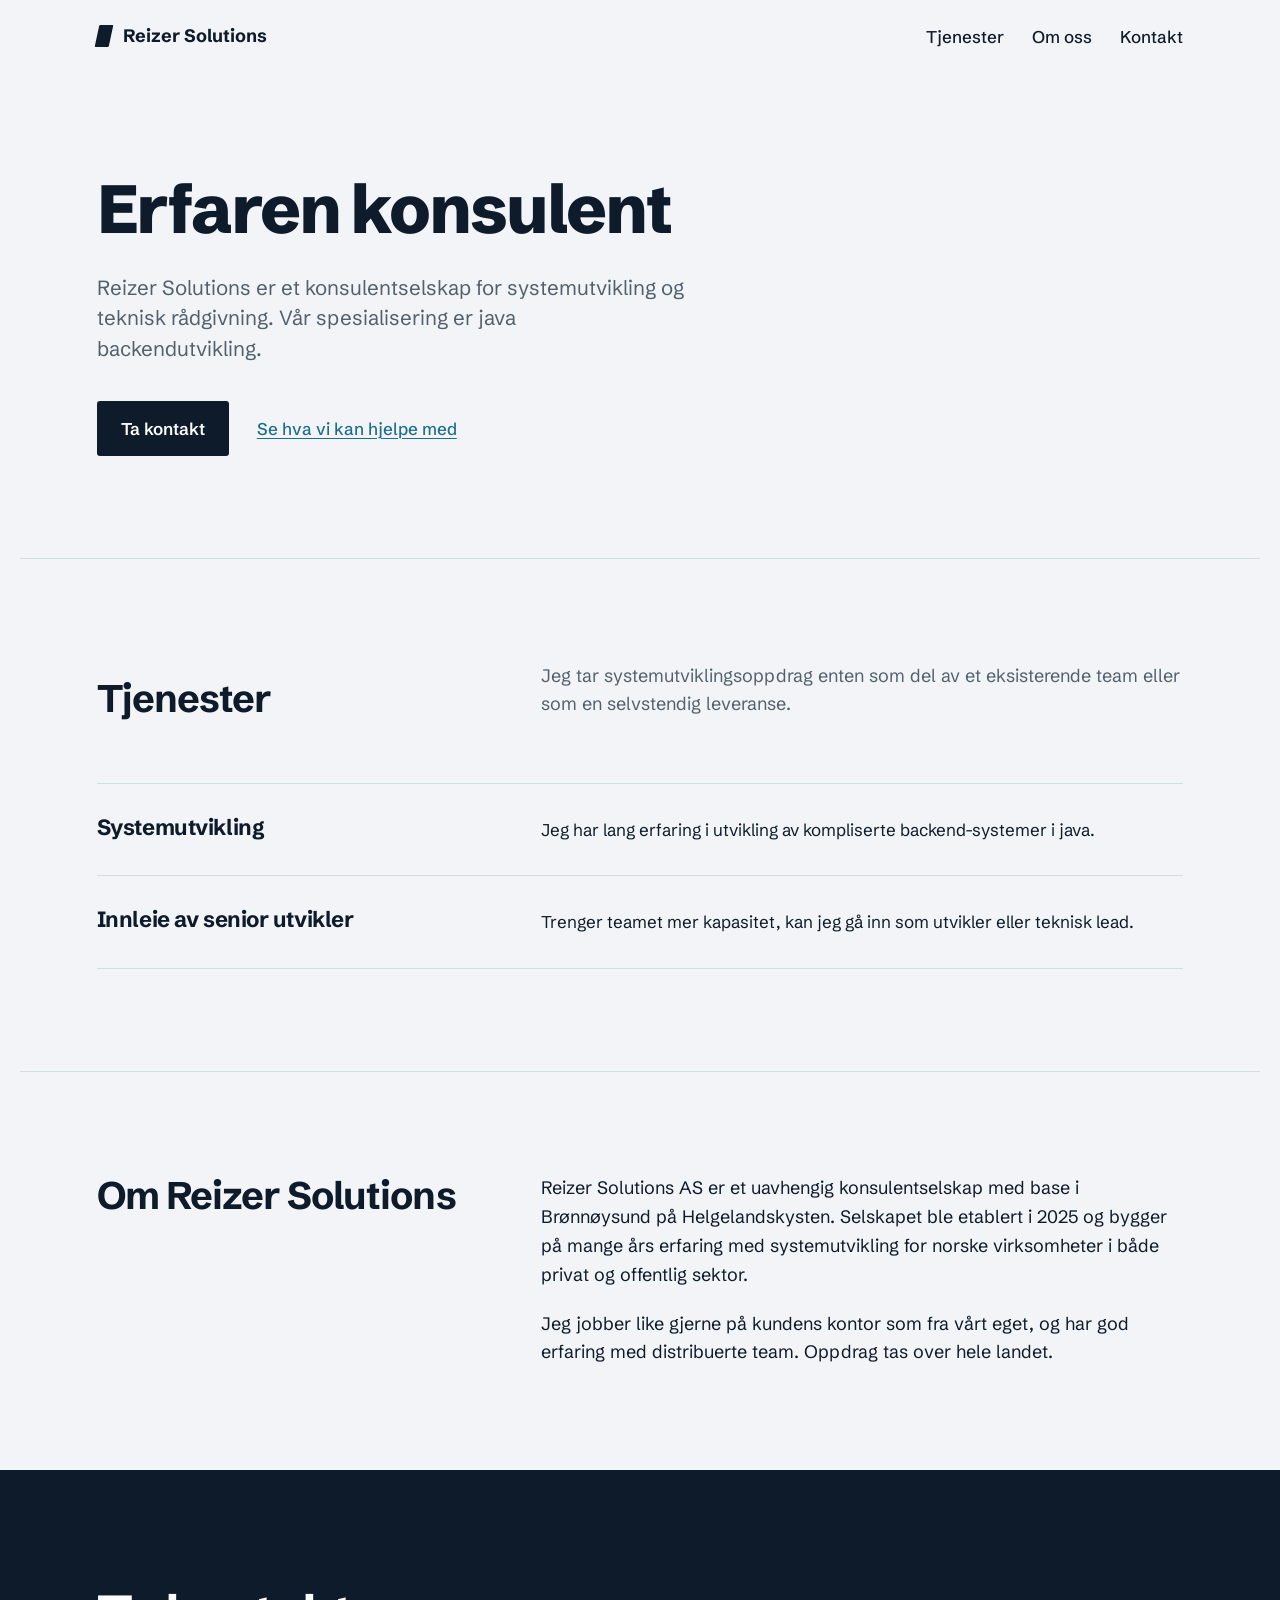
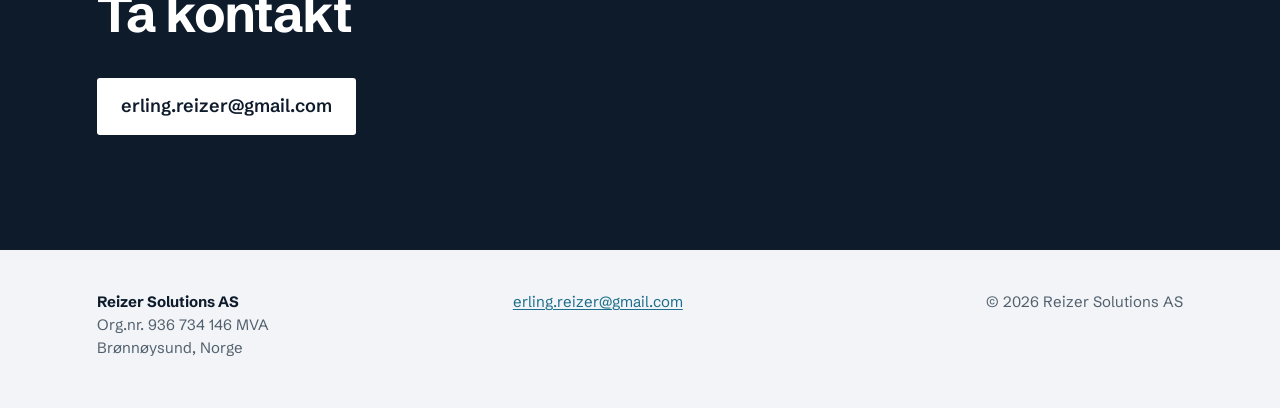
==== index.html @ acd0f333 "Legg til nettside for Reizer Solutions AS" ====
<!doctype html>
<html lang="nb">
<head>
  <meta charset="utf-8">
  <meta name="viewport" content="width=device-width, initial-scale=1">
  <title>Reizer Solutions AS – systemutvikling og IT-rådgivning</title>
  <meta name="description" content="Reizer Solutions AS leverer systemutvikling, arkitektur og teknisk rådgivning til norske virksomheter. Senior kompetanse fra Brønnøysund, tilgjengelig i hele landet.">
  <link rel="icon" href="favicon.svg" type="image/svg+xml">
  <link rel="canonical" href="https://reizersolutions.no/">
  <meta property="og:title" content="Reizer Solutions AS">
  <meta property="og:description" content="Systemutvikling, arkitektur og teknisk rådgivning for norske virksomheter.">
  <meta property="og:type" content="website">
  <meta property="og:url" content="https://reizersolutions.no/">
  <meta property="og:locale" content="nb_NO">
  <link rel="preconnect" href="https://fonts.googleapis.com">
  <link rel="preconnect" href="https://fonts.gstatic.com" crossorigin>
  <link href="https://fonts.googleapis.com/css2?family=Schibsted+Grotesk:ital,wght@0,400;0,500;0,700;0,800;1,400&display=swap" rel="stylesheet">
  <link rel="stylesheet" href="assets/styles.css">
  <script type="application/ld+json">
  {
    "@context": "https://schema.org",
    "@type": "ProfessionalService",
    "name": "Reizer Solutions AS",
    "url": "https://reizersolutions.no/",
    "vatID": "NO936734146MVA",
    "taxID": "936734146",
    "foundingDate": "2025-11-02",
    "address": {
      "@type": "PostalAddress",
      "addressLocality": "Brønnøysund",
      "postalCode": "8907",
      "addressCountry": "NO"
    },
    "areaServed": "NO",
    "description": "Systemutvikling, arkitektur og teknisk rådgivning for norske virksomheter."
  }
  </script>
</head>
<body>
  <a class="skip" href="#innhold">Hopp til innhold</a>

  <header class="topbar">
    <a class="brand" href="#" aria-label="Reizer Solutions, til toppen">
      <span class="brand-mark" aria-hidden="true"></span>
      <span class="brand-name">Reizer Solutions</span>
    </a>
    <nav aria-label="Hovedmeny">
      <a href="#tjenester">Tjenester</a>
      <a href="#om">Om oss</a>
      <a href="#kontakt">Kontakt</a>
    </nav>
  </header>

  <main id="innhold">

    <section class="hero">
      <div class="hero-text">
        <h1>Erfaren konsulent</h1>
        <p class="lead">Reizer Solutions er et konsulentselskap for systemutvikling og teknisk rådgivning. Vår spesialisering er java backendutvikling.</p>
        <div class="hero-actions">
          <a class="button" href="#kontakt">Ta kontakt</a>
          <a class="textlink" href="#tjenester">Se hva vi kan hjelpe med</a>
        </div>
      </div>
    </section>

    <section class="section" id="tjenester">
      <div class="section-head">
        <h2>Tjenester</h2>
        <p>Jeg tar systemutviklingsoppdrag enten som del av et eksisterende team eller som en selvstendig leveranse.</p>
      </div>

      <div class="services">
        <article class="service">
          <h3>Systemutvikling</h3>
          <p>Jeg har lang erfaring i utvikling av kompliserte backend-systemer i java.</p>
        </article>
        <article class="service">
          <h3>Innleie av senior utvikler</h3>
          <p>Trenger teamet mer kapasitet, kan jeg gå inn som utvikler eller teknisk lead.</p>
        </article>
      </div>
    </section>

    <section class="section" id="om">
      <div class="about">
        <h2>Om Reizer Solutions</h2>
        <div class="about-text">
          <p>Reizer Solutions AS er et uavhengig konsulentselskap med base i Brønnøysund på Helgelandskysten. Selskapet ble etablert i 2025 og bygger på mange års erfaring med systemutvikling for norske virksomheter i både privat og offentlig sektor.</p>
          <p>Jeg jobber like gjerne på kundens kontor som fra vårt eget, og har god erfaring med distribuerte team. Oppdrag tas over hele landet.</p>
        </div>
      </div>
    </section>

    <section class="contact" id="kontakt">
      <div class="contact-inner">
        <h2>Ta kontakt</h2>
        <a class="button button-light" href="mailto:erling.reizer@gmail.com">erling.reizer@gmail.com</a>
      </div>
    </section>

  </main>

  <footer class="footer">
    <div>
      <strong>Reizer Solutions AS</strong><br>
      Org.nr. 936 734 146 MVA<br>
      Brønnøysund, Norge
    </div>
    <div class="footer-links">
      <a href="mailto:erling.reizer@gmail.com">erling.reizer@gmail.com</a>
    </div>
    <div class="footer-meta">© <span id="year">2026</span> Reizer Solutions AS</div>
  </footer>

  <script>
    document.getElementById('year').textContent = new Date().getFullYear();
  </script>
</body>
</html>
---- assets/styles.css ----
/* Reizer Solutions AS — stilark */

:root {
  --bg: #f2f4f7;
  --surface: #ffffff;
  --ink: #0e1b2b;
  --ink-soft: #52606e;
  --line: #d5dce3;
  --accent: #1c6e8c;
  --accent-ink: #145268;
  --panel: #0e1b2b;
  --panel-text: #e6ecf2;
  --panel-muted: #9fb0c0;

  --font: "Schibsted Grotesk", "Helvetica Neue", Arial, sans-serif;
  --measure: 62ch;
  --gutter: clamp(20px, 6vw, 96px);
  --max: 1240px;
}

* { box-sizing: border-box; }

html {
  scroll-behavior: smooth;
  -webkit-text-size-adjust: 100%;
}

@media (prefers-reduced-motion: reduce) {
  html { scroll-behavior: auto; }
}

body {
  margin: 0;
  background: var(--bg);
  color: var(--ink);
  font-family: var(--font);
  font-size: 1.0625rem;
  line-height: 1.6;
  font-feature-settings: "kern", "liga";
  text-rendering: optimizeLegibility;
}

h1, h2, h3 { margin: 0; line-height: 1.1; font-weight: 700; letter-spacing: -0.015em; }
p { margin: 0; }
a { color: var(--accent); text-decoration-thickness: 1px; text-underline-offset: 0.15em; }
a:hover { color: var(--accent-ink); }
a:focus-visible, button:focus-visible {
  outline: 3px solid var(--accent);
  outline-offset: 3px;
  border-radius: 2px;
}

.skip {
  position: absolute;
  left: 8px;
  top: -60px;
  padding: 8px 12px;
  background: var(--ink);
  color: #fff;
  z-index: 10;
}
.skip:focus { top: 8px; }

/* Topp */

.topbar {
  display: flex;
  align-items: center;
  justify-content: space-between;
  gap: 24px;
  padding: 22px var(--gutter);
  max-width: var(--max);
  margin: 0 auto;
}

.brand {
  display: inline-flex;
  align-items: center;
  gap: 12px;
  color: var(--ink);
  text-decoration: none;
  font-weight: 700;
  font-size: 1.125rem;
}
.brand-mark {
  width: 14px;
  height: 22px;
  background: var(--ink);
  border-radius: 1px;
  transform: skewX(-12deg);
}

.topbar nav { display: flex; gap: 28px; }
.topbar nav a {
  color: var(--ink);
  text-decoration: none;
  font-weight: 500;
}
.topbar nav a:hover { text-decoration: underline; }

/* Hero */

.hero {
  max-width: var(--max);
  margin: 0 auto;
  padding: clamp(40px, 8vw, 112px) var(--gutter) clamp(56px, 8vw, 112px);
  display: grid;
  grid-template-columns: minmax(0, 7fr) minmax(300px, 5fr);
  gap: clamp(32px, 6vw, 96px);
  align-items: start;
}

.hero h1 {
  font-size: clamp(2.25rem, 5.4vw, 4.25rem);
  font-weight: 800;
  letter-spacing: -0.03em;
  line-height: 1.02;
  max-width: 16ch;
}

.lead {
  margin-top: 28px;
  font-size: clamp(1.125rem, 1.6vw, 1.3125rem);
  line-height: 1.5;
  color: var(--ink-soft);
  max-width: 52ch;
}

.hero-actions {
  margin-top: 36px;
  display: flex;
  flex-wrap: wrap;
  align-items: center;
  gap: 16px 28px;
}

.button {
  display: inline-block;
  padding: 14px 24px;
  background: var(--ink);
  color: #fff;
  text-decoration: none;
  font-weight: 600;
  border-radius: 3px;
  transition: background-color 120ms ease;
}
.button:hover { background: var(--accent-ink); color: #fff; }
.button-light { background: #fff; color: var(--ink); }
.button-light:hover { background: var(--panel-text); color: var(--ink); }

.textlink { font-weight: 500; }

/* Foretaksopplysninger */

.register {
  background: var(--surface);
  border: 1px solid var(--line);
  border-top: 3px solid var(--ink);
  padding: 24px 28px 20px;
  font-size: 0.9375rem;
  line-height: 1.45;
}
.register h2 {
  font-size: 0.9375rem;
  font-weight: 700;
  letter-spacing: 0;
  padding-bottom: 14px;
  border-bottom: 1px solid var(--line);
}
.register dl { margin: 0; }
.register dl > div {
  display: grid;
  grid-template-columns: 1fr;
  gap: 2px;
  padding: 10px 0;
  border-bottom: 1px solid var(--line);
}
.register dl > div:last-child { border-bottom: 0; }
.register dt { color: var(--ink-soft); font-size: 0.8125rem; }
.register dd { margin: 0; font-weight: 500; font-size: 1rem; }
.register-source {
  margin-top: 12px;
  padding-top: 12px;
  border-top: 1px solid var(--line);
  font-size: 0.8125rem;
  color: var(--ink-soft);
}

/* Seksjoner */

.section {
  max-width: var(--max);
  margin: 0 auto;
  padding: clamp(56px, 8vw, 112px) var(--gutter);
  border-top: 1px solid var(--line);
}
.section-tight { padding-top: clamp(48px, 6vw, 88px); padding-bottom: clamp(48px, 6vw, 88px); }

.section-head {
  display: grid;
  grid-template-columns: minmax(0, 4fr) minmax(0, 7fr);
  gap: 24px clamp(32px, 6vw, 96px);
  margin-bottom: clamp(36px, 5vw, 64px);
  align-items: end;
}
.section-head h2 {
  font-size: clamp(1.75rem, 3vw, 2.5rem);
  letter-spacing: -0.025em;
}
.section-head p {
  color: var(--ink-soft);
  max-width: var(--measure);
  font-size: 1.125rem;
}

/* Tjenester: to spalter, navn til venstre, beskrivelse til høyre */

.services { display: grid; gap: 0; }
.service {
  display: grid;
  grid-template-columns: minmax(0, 4fr) minmax(0, 7fr);
  gap: 12px clamp(32px, 6vw, 96px);
  padding: 32px 0;
  border-top: 1px solid var(--line);
}
.service:last-child { border-bottom: 1px solid var(--line); }
.service h3 { font-size: 1.375rem; letter-spacing: -0.02em; }
.service p { max-width: var(--measure); }

/* Arbeidsmåte */

.principles {
  display: grid;
  grid-template-columns: repeat(3, minmax(0, 1fr));
  gap: clamp(28px, 4vw, 56px);
}
.principle h3 {
  font-size: 1.25rem;
  line-height: 1.25;
  letter-spacing: -0.015em;
  max-width: 20ch;
}
.principle p { margin-top: 14px; color: var(--ink-soft); max-width: 38ch; }

/* Om */

.about {
  display: grid;
  grid-template-columns: minmax(0, 4fr) minmax(0, 7fr);
  gap: 24px clamp(32px, 6vw, 96px);
  align-items: start;
}
.about h2 {
  font-size: clamp(1.75rem, 3vw, 2.5rem);
  letter-spacing: -0.025em;
}
.about-text { max-width: var(--measure); font-size: 1.125rem; }
.about-text p + p { margin-top: 20px; }

/* Kontakt */

.contact {
  background: var(--panel);
  color: var(--panel-text);
}
.contact-inner {
  max-width: var(--max);
  margin: 0 auto;
  padding: clamp(64px, 9vw, 128px) var(--gutter);
}
.contact h2 {
  font-size: clamp(2rem, 4.2vw, 3.25rem);
  letter-spacing: -0.03em;
  max-width: 18ch;
  color: #fff;
}
.contact p {
  margin-top: 24px;
  max-width: 54ch;
  font-size: 1.125rem;
  color: var(--panel-muted);
}
.contact .button { margin-top: 36px; font-size: 1.125rem; }

/* Bunn */

.footer {
  max-width: var(--max);
  margin: 0 auto;
  padding: 40px var(--gutter) 48px;
  display: grid;
  grid-template-columns: minmax(0, 4fr) minmax(0, 4fr) minmax(0, 3fr);
  gap: 24px clamp(32px, 6vw, 96px);
  font-size: 0.9375rem;
  color: var(--ink-soft);
  line-height: 1.55;
}
.footer strong { color: var(--ink); }
.footer-links { display: flex; flex-direction: column; gap: 6px; align-items: flex-start; }
.footer-meta { text-align: right; }

/* Mindre skjermer */

@media (max-width: 900px) {
  .hero { grid-template-columns: 1fr; }
  .register { max-width: 560px; }
  .principles { grid-template-columns: 1fr; }
  .principle h3, .principle p { max-width: var(--measure); }
  .footer { grid-template-columns: 1fr; }
  .footer-meta { text-align: left; }
}

@media (max-width: 640px) {
  .topbar { flex-direction: column; align-items: flex-start; gap: 14px; }
  .topbar nav { gap: 18px; flex-wrap: wrap; }
  .section-head,
  .service,
  .about { grid-template-columns: 1fr; }
  .register { padding: 20px 20px 16px; }
  .hero h1 { max-width: none; }
}
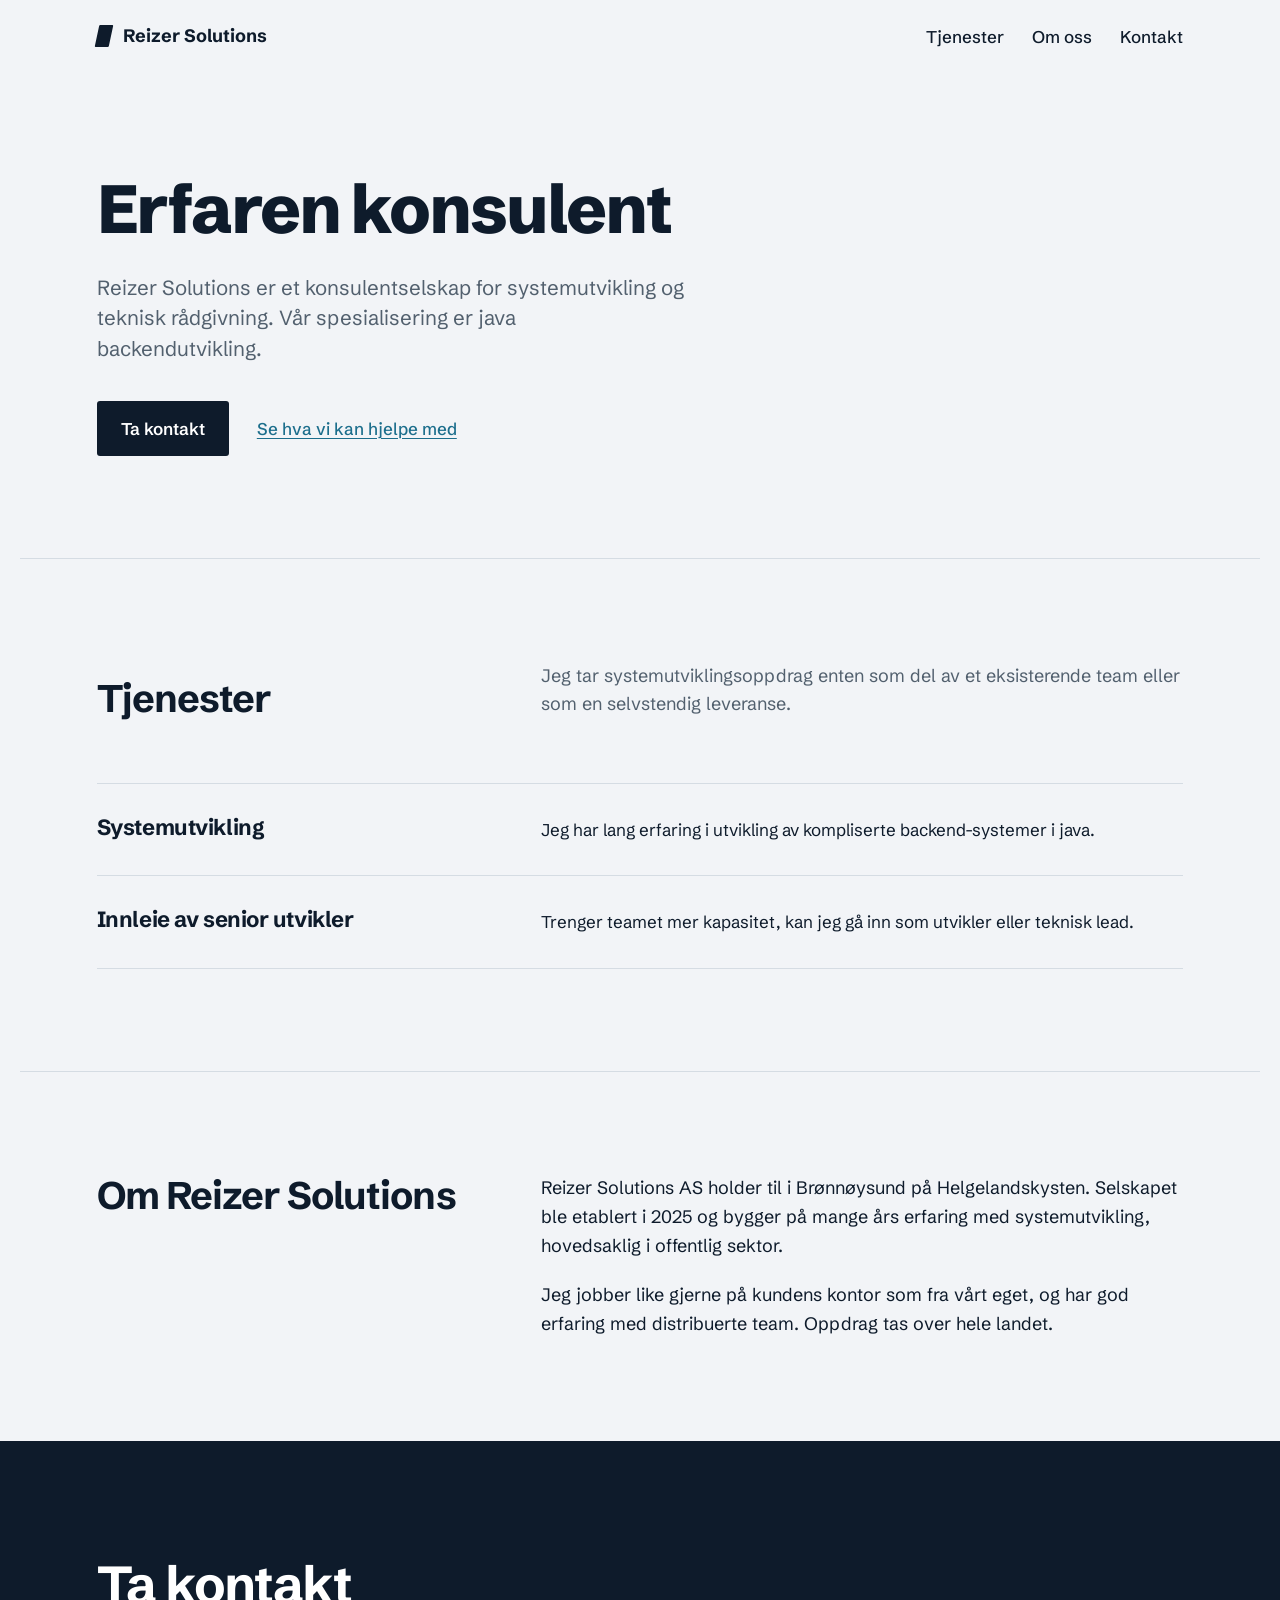
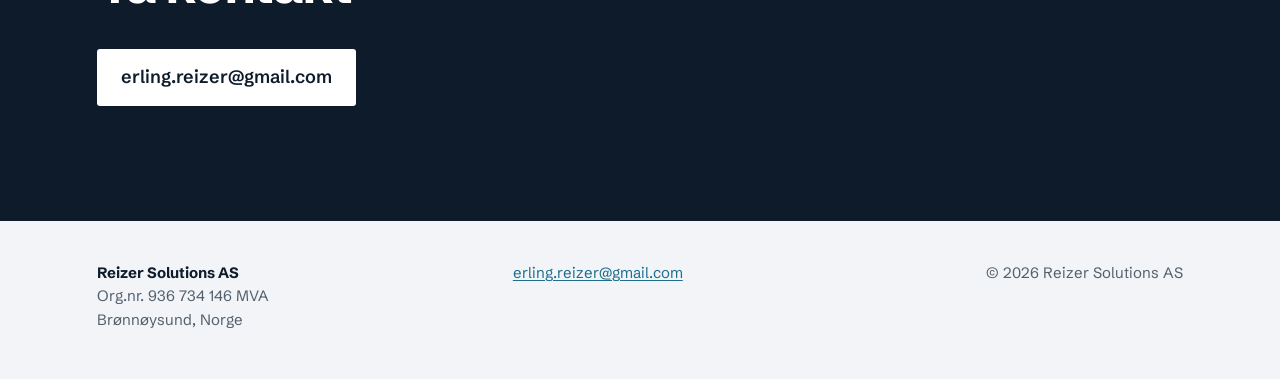
==== commit 1fa92657: "Revise company description in index.html Updated company description for clarity and focus on public" ====
--- a/index.html
+++ b/index.html
@@ -86,7 +86,7 @@
       <div class="about">
         <h2>Om Reizer Solutions</h2>
         <div class="about-text">
-          <p>Reizer Solutions AS er et uavhengig konsulentselskap med base i Brønnøysund på Helgelandskysten. Selskapet ble etablert i 2025 og bygger på mange års erfaring med systemutvikling for norske virksomheter i både privat og offentlig sektor.</p>
+          <p>Reizer Solutions AS holder til i Brønnøysund på Helgelandskysten. Selskapet ble etablert i 2025 og bygger på mange års erfaring med systemutvikling, hovedsaklig i offentlig sektor.</p>
           <p>Jeg jobber like gjerne på kundens kontor som fra vårt eget, og har god erfaring med distribuerte team. Oppdrag tas over hele landet.</p>
         </div>
       </div>
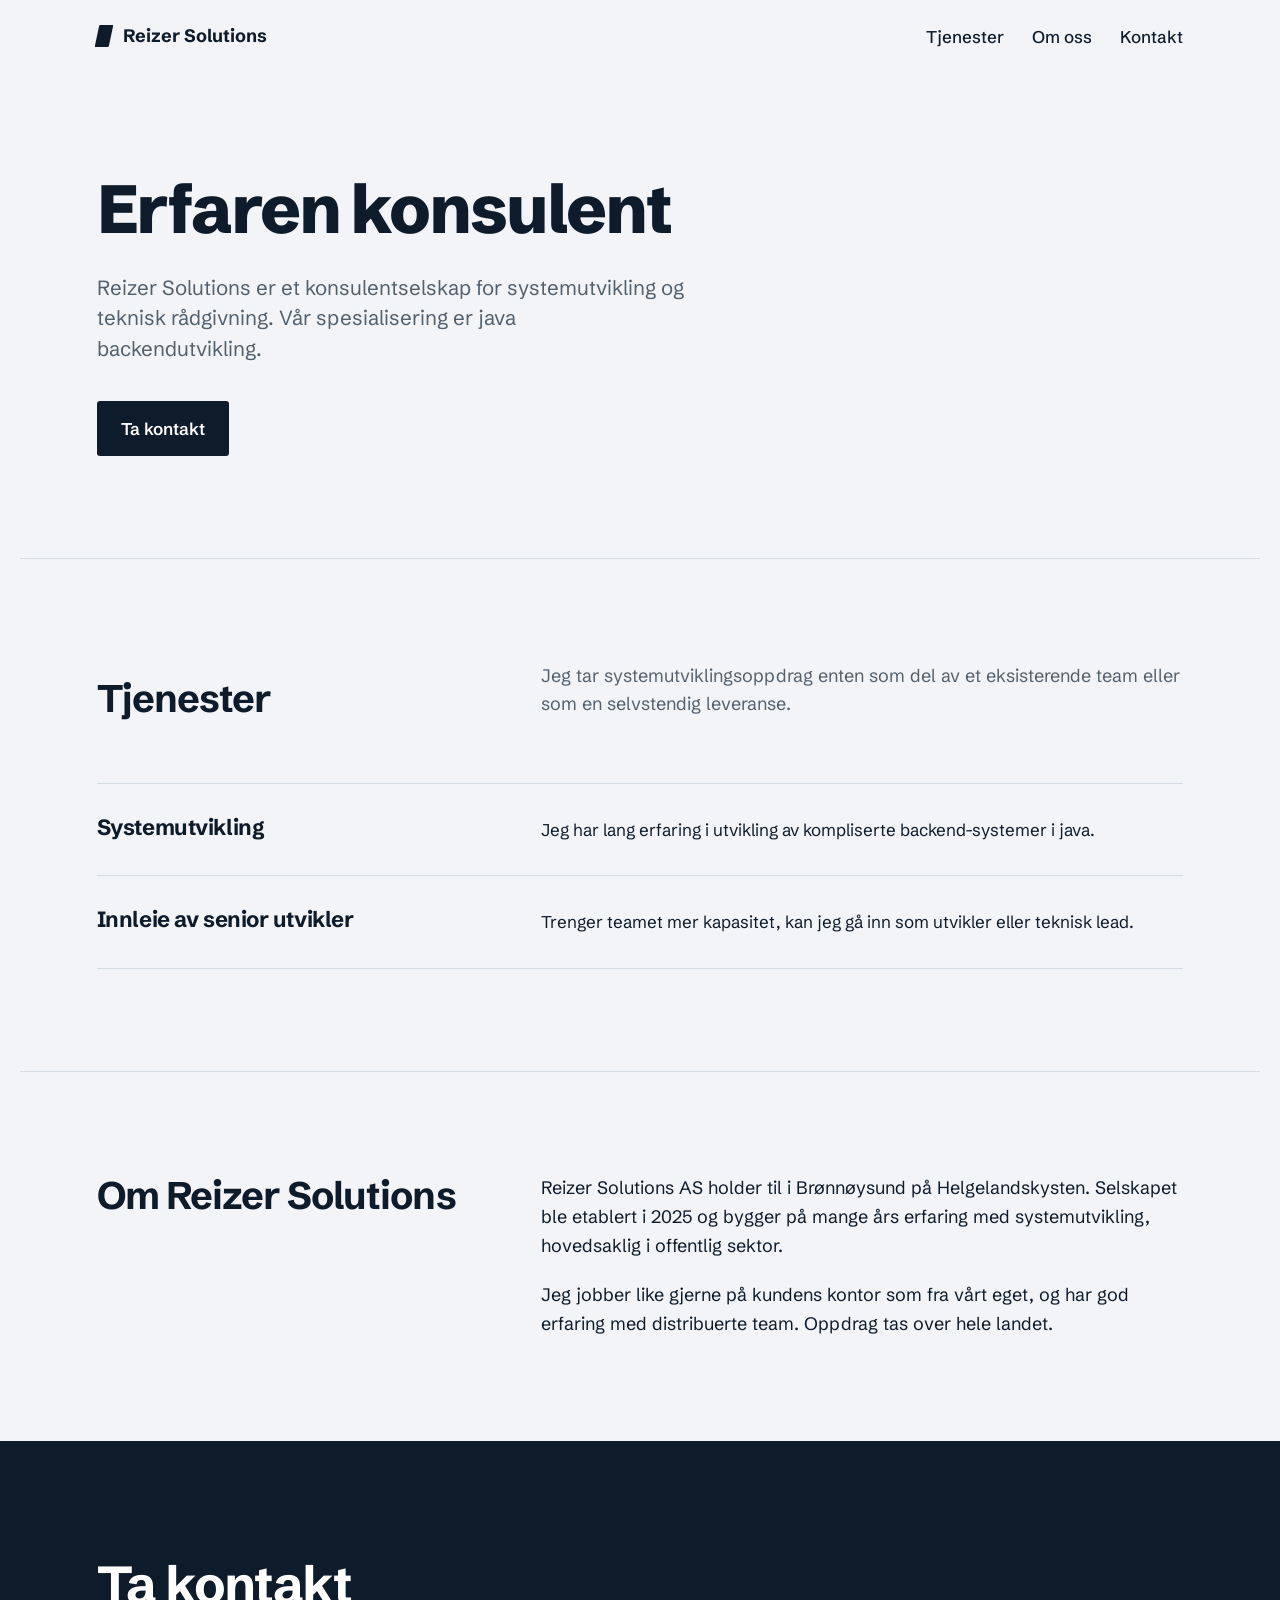
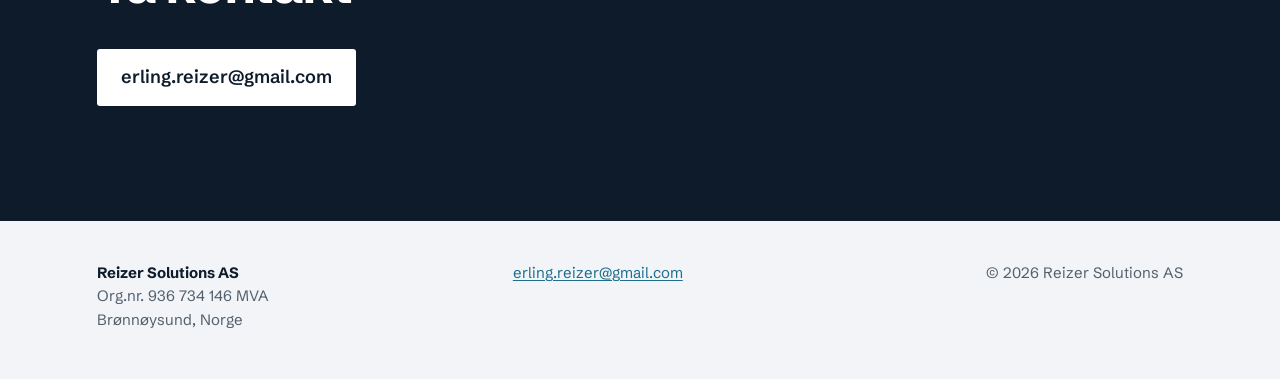
==== commit f86c531f: "fjernet hva kan vi hjelpe med" ====
--- a/index.html
+++ b/index.html
@@ -59,7 +59,6 @@
         <p class="lead">Reizer Solutions er et konsulentselskap for systemutvikling og teknisk rådgivning. Vår spesialisering er java backendutvikling.</p>
         <div class="hero-actions">
           <a class="button" href="#kontakt">Ta kontakt</a>
-          <a class="textlink" href="#tjenester">Se hva vi kan hjelpe med</a>
         </div>
       </div>
     </section>
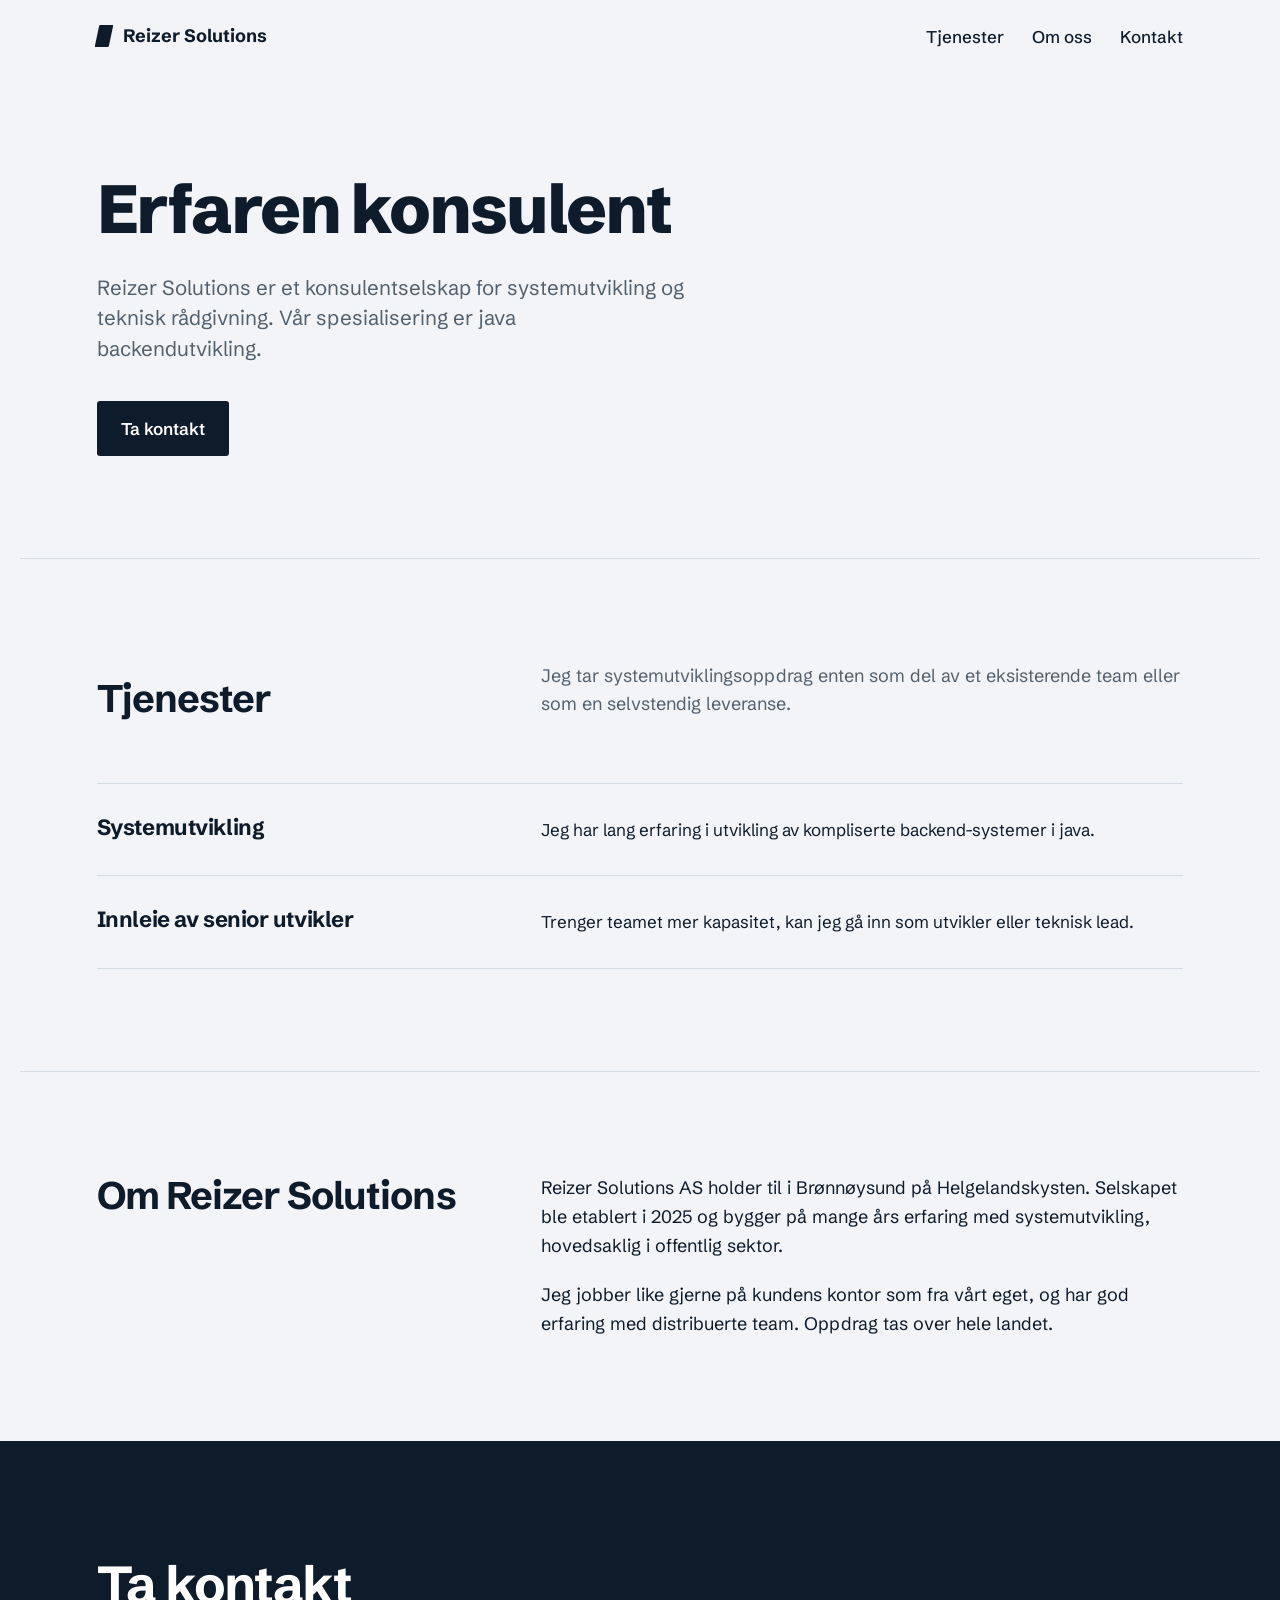
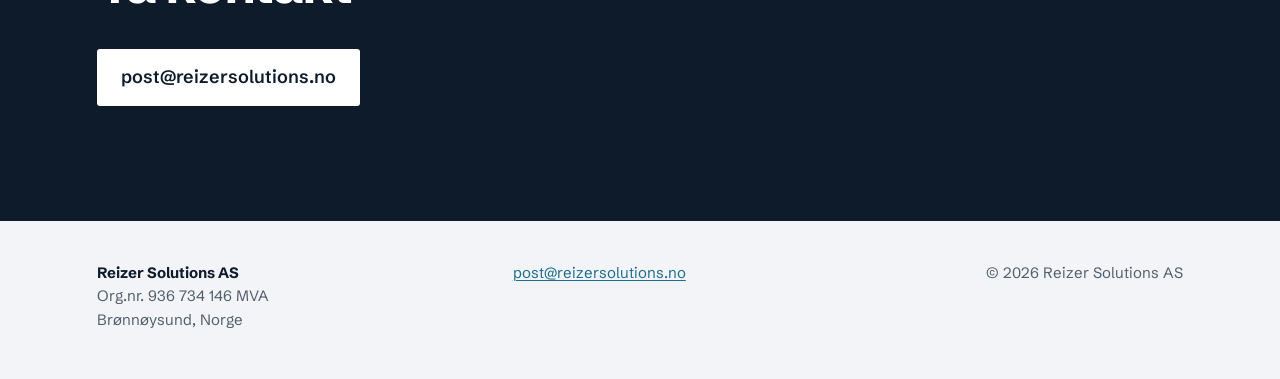
==== commit 27499a65: "Update email contact to new address" ====
--- a/index.html
+++ b/index.html
@@ -94,7 +94,7 @@
     <section class="contact" id="kontakt">
       <div class="contact-inner">
         <h2>Ta kontakt</h2>
-        <a class="button button-light" href="mailto:erling.reizer@gmail.com">erling.reizer@gmail.com</a>
+        <a class="button button-light" href="mailto:post@reizersolutions.no">post@reizersolutions.no</a>
       </div>
     </section>
 
@@ -107,7 +107,7 @@
       Brønnøysund, Norge
     </div>
     <div class="footer-links">
-      <a href="mailto:erling.reizer@gmail.com">erling.reizer@gmail.com</a>
+      <a href="mailto:post@reizersolutions.no">post@reizersolutions.no</a>
     </div>
     <div class="footer-meta">© <span id="year">2026</span> Reizer Solutions AS</div>
   </footer>
